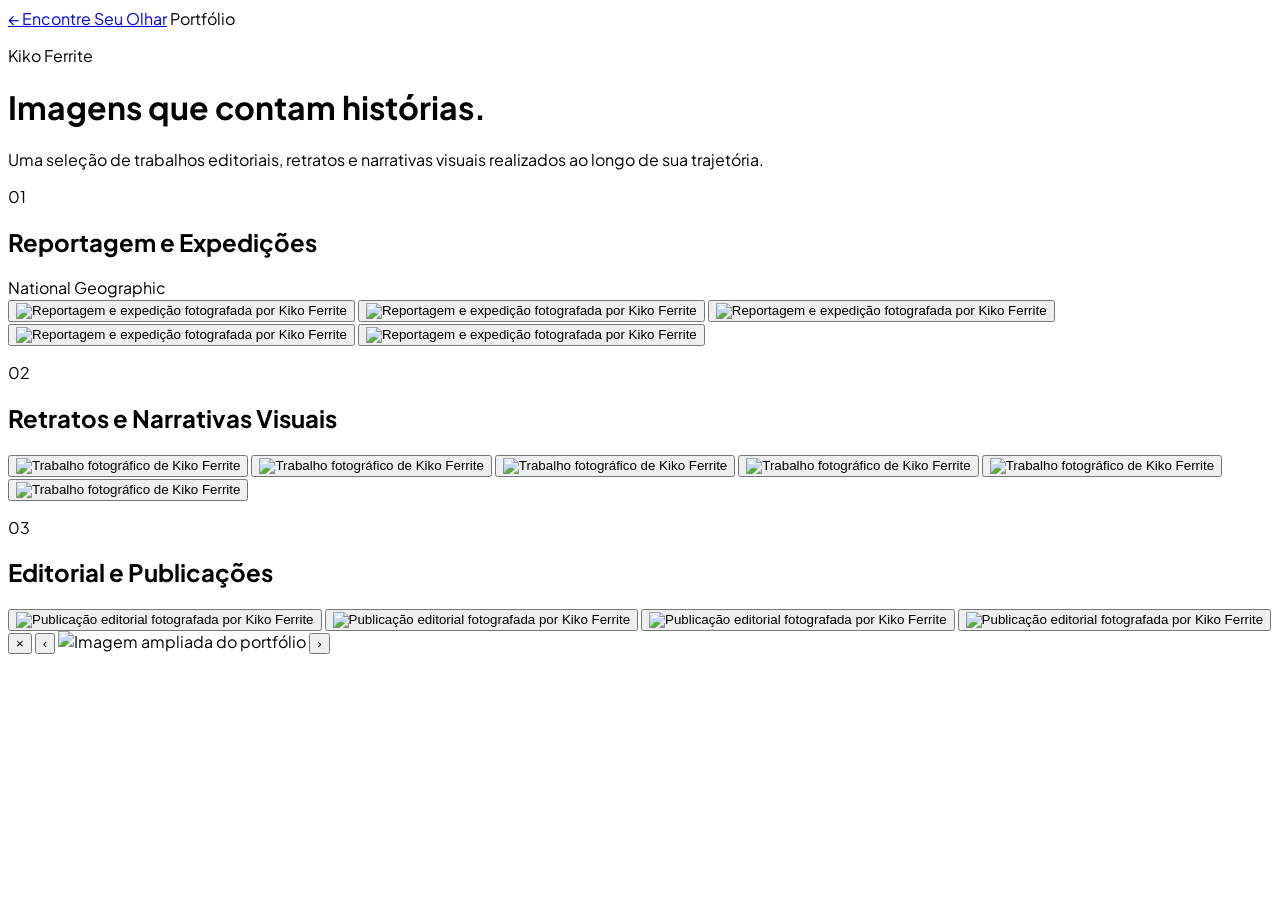
==== portfolio.html @ fb7ca767 "Atualiza nome do projeto no portfolio" ====
<!doctype html>
<html lang="pt-BR">
<head>
  <meta charset="utf-8">
  <meta name="viewport" content="width=device-width,initial-scale=1">
  <title>Portfólio | Kiko Ferrite</title>

  <script src="https://cdn.tailwindcss.com"></script>

  <link rel="preconnect" href="https://fonts.googleapis.com">
  <link rel="preconnect" href="https://fonts.gstatic.com" crossorigin>
  <link href="https://fonts.googleapis.com/css2?family=Plus+Jakarta+Sans:wght@400;500;600;700;800&display=swap" rel="stylesheet">

  <style>
    body { font-family: 'Plus Jakarta Sans', sans-serif; }
    .thumb { cursor: zoom-in; }
    .thumb img { transition: transform .35s ease; }
    .thumb:hover img { transform: scale(1.025); }
  </style>
</head>

<body class="bg-stone-950 text-stone-100">

  <header class="sticky top-0 z-30 border-b border-stone-800 bg-stone-950/90 backdrop-blur">
    <div class="mx-auto flex max-w-7xl items-center justify-between px-6 py-5">
      <a href="./" class="text-sm font-bold uppercase tracking-widest text-stone-200">← Encontre Seu Olhar</a>
      <span class="text-xs font-semibold uppercase tracking-widest text-amber-400">Portfólio</span>
    </div>
  </header>

  <main class="mx-auto max-w-7xl px-6 py-16 md:py-24">
    <div class="mb-16 max-w-3xl">
      <p class="mb-4 text-xs font-semibold uppercase tracking-widest text-amber-500">Kiko Ferrite</p>
      <h1 class="text-4xl font-extrabold tracking-tight text-white md:text-6xl">Imagens que contam histórias.</h1>
      <p class="mt-6 text-lg leading-relaxed text-stone-400">Uma seleção de trabalhos editoriais, retratos e narrativas visuais realizados ao longo de sua trajetória.</p>
    </div>

    <section class="mb-20">
      <div class="mb-7 flex items-end justify-between gap-4">
        <div>
          <p class="text-xs font-semibold uppercase tracking-widest text-amber-500">01</p>
          <h2 class="mt-2 text-2xl font-bold text-white">Reportagem e Expedições</h2>
        </div>
        <span class="text-sm text-stone-500">National Geographic</span>
      </div>
      <div class="grid grid-cols-1 gap-4 sm:grid-cols-2 lg:grid-cols-3">
        <button type="button" class="thumb flex h-80 items-center justify-center overflow-hidden rounded-2xl bg-stone-900 p-3" data-full="national-geographic-01.jpg" aria-label="Ampliar foto 1"><img class="h-full w-full object-contain" src="national-geographic-01.jpg" alt="Reportagem e expedição fotografada por Kiko Ferrite"></button>
        <button type="button" class="thumb flex h-80 items-center justify-center overflow-hidden rounded-2xl bg-stone-900 p-3" data-full="national-geographic-02.jpg" aria-label="Ampliar foto 2"><img class="h-full w-full object-contain" src="national-geographic-02.jpg" alt="Reportagem e expedição fotografada por Kiko Ferrite"></button>
        <button type="button" class="thumb flex h-80 items-center justify-center overflow-hidden rounded-2xl bg-stone-900 p-3" data-full="national-geographic-03.jpg" aria-label="Ampliar foto 3"><img class="h-full w-full object-contain" src="national-geographic-03.jpg" alt="Reportagem e expedição fotografada por Kiko Ferrite"></button>
        <button type="button" class="thumb flex h-80 items-center justify-center overflow-hidden rounded-2xl bg-stone-900 p-3" data-full="national-geographic-04.jpg" aria-label="Ampliar foto 4"><img class="h-full w-full object-contain" src="national-geographic-04.jpg" alt="Reportagem e expedição fotografada por Kiko Ferrite"></button>
        <button type="button" class="thumb flex h-80 items-center justify-center overflow-hidden rounded-2xl bg-stone-900 p-3 sm:col-span-2 lg:col-span-2" data-full="national-geographic-05.jpg" aria-label="Ampliar foto 5"><img class="h-full w-full object-contain" src="national-geographic-05.jpg" alt="Reportagem e expedição fotografada por Kiko Ferrite"></button>
      </div>
    </section>

    <section class="mb-20">
      <div class="mb-7">
        <p class="text-xs font-semibold uppercase tracking-widest text-amber-500">02</p>
        <h2 class="mt-2 text-2xl font-bold text-white">Retratos e Narrativas Visuais</h2>
      </div>
      <div class="grid grid-cols-1 gap-4 sm:grid-cols-2 lg:grid-cols-3">
        <button type="button" class="thumb flex h-80 items-center justify-center overflow-hidden rounded-2xl bg-stone-900 p-3" data-full="portfolio-fotografico-01.jpg" aria-label="Ampliar foto 6"><img class="h-full w-full object-contain" src="portfolio-fotografico-01.jpg" alt="Trabalho fotográfico de Kiko Ferrite"></button>
        <button type="button" class="thumb flex h-80 items-center justify-center overflow-hidden rounded-2xl bg-stone-900 p-3" data-full="portfolio-fotografico-02.jpg" aria-label="Ampliar foto 7"><img class="h-full w-full object-contain" src="portfolio-fotografico-02.jpg" alt="Trabalho fotográfico de Kiko Ferrite"></button>
        <button type="button" class="thumb flex h-80 items-center justify-center overflow-hidden rounded-2xl bg-stone-900 p-3" data-full="portfolio-fotografico-03.jpg" aria-label="Ampliar foto 8"><img class="h-full w-full object-contain" src="portfolio-fotografico-03.jpg" alt="Trabalho fotográfico de Kiko Ferrite"></button>
        <button type="button" class="thumb flex h-80 items-center justify-center overflow-hidden rounded-2xl bg-stone-900 p-3" data-full="portfolio-fotografico-04.jpg" aria-label="Ampliar foto 9"><img class="h-full w-full object-contain" src="portfolio-fotografico-04.jpg" alt="Trabalho fotográfico de Kiko Ferrite"></button>
        <button type="button" class="thumb flex h-80 items-center justify-center overflow-hidden rounded-2xl bg-stone-900 p-3" data-full="portfolio-fotografico-05.jpg" aria-label="Ampliar foto 10"><img class="h-full w-full object-contain" src="portfolio-fotografico-05.jpg" alt="Trabalho fotográfico de Kiko Ferrite"></button>
        <button type="button" class="thumb flex h-80 items-center justify-center overflow-hidden rounded-2xl bg-stone-900 p-3" data-full="portfolio-fotografico-06.jpg" aria-label="Ampliar foto 11"><img class="h-full w-full object-contain" src="portfolio-fotografico-06.jpg" alt="Trabalho fotográfico de Kiko Ferrite"></button>
      </div>
    </section>

    <section>
      <div class="mb-7">
        <p class="text-xs font-semibold uppercase tracking-widest text-amber-500">03</p>
        <h2 class="mt-2 text-2xl font-bold text-white">Editorial e Publicações</h2>
      </div>
      <div class="grid grid-cols-1 gap-4 sm:grid-cols-2 lg:grid-cols-4">
        <button type="button" class="thumb flex h-[30rem] items-center justify-center overflow-hidden rounded-2xl bg-stone-900 p-3" data-full="revista-gol-01.jpg" aria-label="Ampliar foto 12"><img class="h-full w-full object-contain" src="revista-gol-01.jpg" alt="Publicação editorial fotografada por Kiko Ferrite"></button>
        <button type="button" class="thumb flex h-[30rem] items-center justify-center overflow-hidden rounded-2xl bg-stone-900 p-3" data-full="revista-gol-02.jpg" aria-label="Ampliar foto 13"><img class="h-full w-full object-contain" src="revista-gol-02.jpg" alt="Publicação editorial fotografada por Kiko Ferrite"></button>
        <button type="button" class="thumb flex h-[30rem] items-center justify-center overflow-hidden rounded-2xl bg-stone-900 p-3" data-full="revista-gol-03.jpg" aria-label="Ampliar foto 14"><img class="h-full w-full object-contain" src="revista-gol-03.jpg" alt="Publicação editorial fotografada por Kiko Ferrite"></button>
        <button type="button" class="thumb flex h-[30rem] items-center justify-center overflow-hidden rounded-2xl bg-stone-900 p-3" data-full="revista-gol-04.jpg" aria-label="Ampliar foto 15"><img class="h-full w-full object-contain" src="revista-gol-04.jpg" alt="Publicação editorial fotografada por Kiko Ferrite"></button>
      </div>
    </section>
  </main>

  <div id="lightbox" class="fixed inset-0 z-50 hidden items-center justify-center bg-black/95 p-4 sm:p-8" role="dialog" aria-modal="true" aria-label="Imagem ampliada">
    <button type="button" id="close" class="absolute right-4 top-3 z-10 flex h-12 w-12 items-center justify-center rounded-full bg-white/10 text-3xl text-white hover:bg-white/20" aria-label="Fechar">×</button>
    <button type="button" id="prev" class="absolute left-3 top-1/2 z-10 -translate-y-1/2 rounded-full bg-white/10 px-4 py-3 text-3xl text-white hover:bg-white/20" aria-label="Imagem anterior">‹</button>
    <img id="large" class="max-h-[88vh] max-w-[86vw] select-none rounded-lg object-contain" alt="Imagem ampliada do portfólio">
    <button type="button" id="next" class="absolute right-3 top-1/2 z-10 -translate-y-1/2 rounded-full bg-white/10 px-4 py-3 text-3xl text-white hover:bg-white/20" aria-label="Próxima imagem">›</button>
    <div id="counter" class="absolute bottom-5 rounded-full bg-white/10 px-4 py-2 text-xs font-semibold text-white"></div>
  </div>

  <script>
    document.addEventListener('DOMContentLoaded', function () {
      const thumbnails = Array.from(document.querySelectorAll('.thumb[data-full]'));
      const box = document.getElementById('lightbox');
      const large = document.getElementById('large');
      const counter = document.getElementById('counter');
      const closeButton = document.getElementById('close');
      const previousButton = document.getElementById('prev');
      const nextButton = document.getElementById('next');
      let active = 0;
      let startX = 0;

      function show(index) {
        active = (index + thumbnails.length) % thumbnails.length;
        const thumbnail = thumbnails[active];
        const image = thumbnail.querySelector('img');
        large.src = thumbnail.getAttribute('data-full');
        large.alt = image ? image.alt : 'Imagem ampliada do portfólio';
        counter.textContent = (active + 1) + ' / ' + thumbnails.length;
      }

      function openLightbox(index) {
        show(index);
        box.classList.remove('hidden');
        box.classList.add('flex');
        document.body.classList.add('overflow-hidden');
      }

      function closeLightbox() {
        box.classList.add('hidden');
        box.classList.remove('flex');
        large.removeAttribute('src');
        document.body.classList.remove('overflow-hidden');
      }

      thumbnails.forEach(function (thumbnail, index) {
        thumbnail.addEventListener('click', function () {
          openLightbox(index);
        });
      });

      closeButton.addEventListener('click', closeLightbox);
      previousButton.addEventListener('click', function () {
        show(active - 1);
      });
      nextButton.addEventListener('click', function () {
        show(active + 1);
      });

      document.addEventListener('keydown', function (event) {
        if (box.classList.contains('hidden')) return;
        if (event.key === 'Escape') closeLightbox();
        if (event.key === 'ArrowLeft') show(active - 1);
        if (event.key === 'ArrowRight') show(active + 1);
      });

      box.addEventListener('click', function (event) {
        if (event.target === box) closeLightbox();
      });

      box.addEventListener('touchstart', function (event) {
        startX = event.changedTouches[0].clientX;
      });

      box.addEventListener('touchend', function (event) {
        const endX = event.changedTouches[0].clientX;
        const difference = endX - startX;
        if (Math.abs(difference) > 50) {
          if (difference > 0) show(active - 1);
          else show(active + 1);
        }
      });
    });
  </script>
</body>
</html>
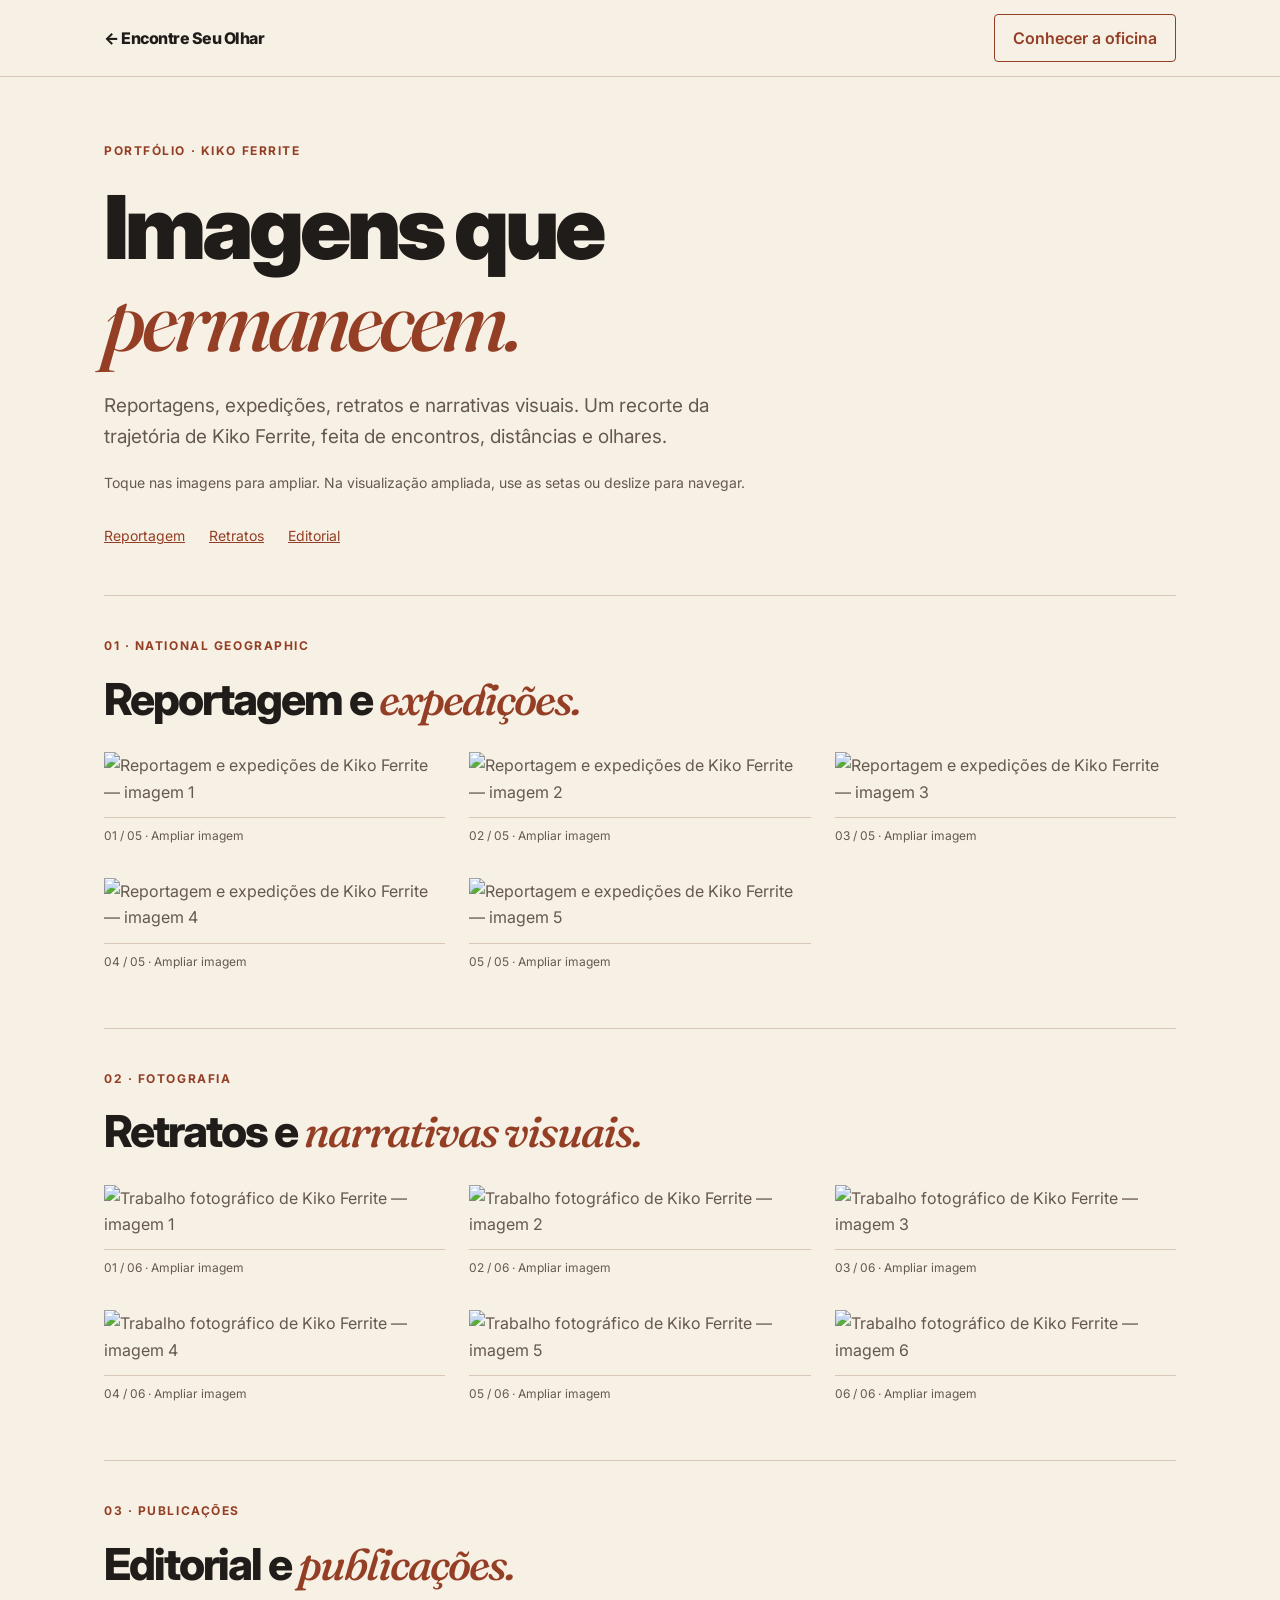
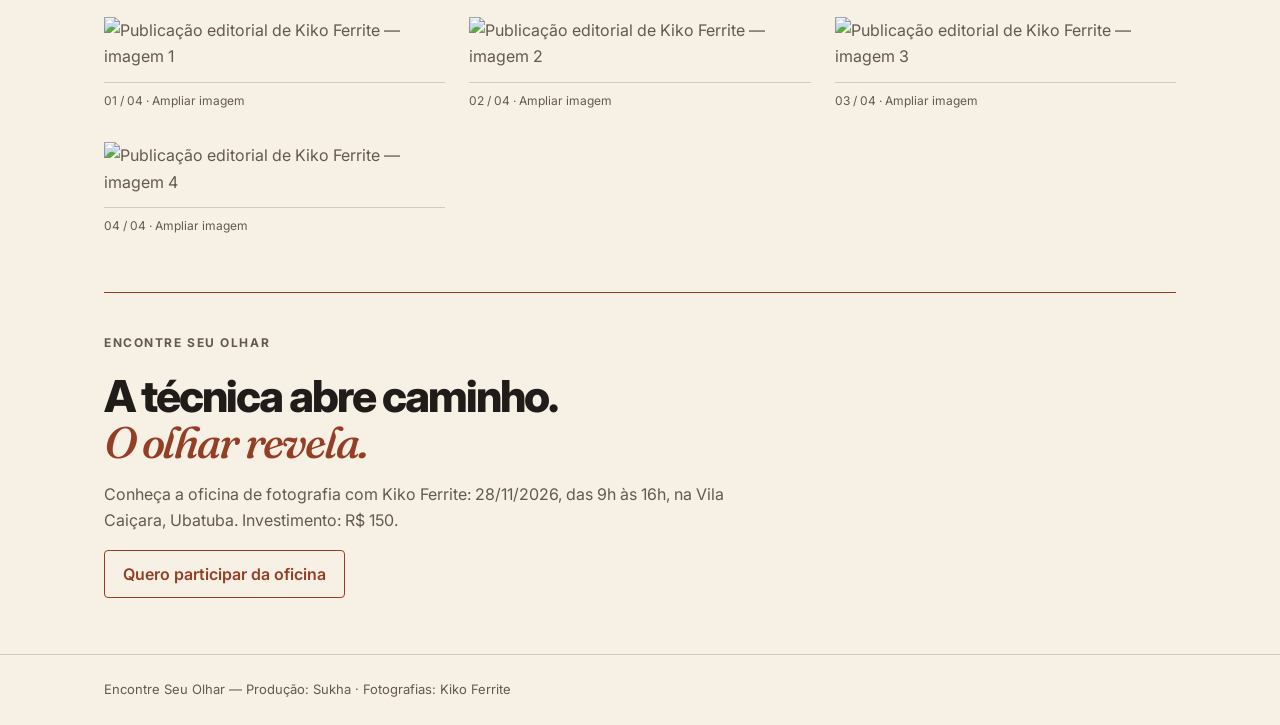
==== commit bf837996: "Alinha portfolio ao estilo editorial creme e terracota" ====
--- a/portfolio.html
+++ b/portfolio.html
@@ -1,167 +1,40 @@
 <!doctype html>
 <html lang="pt-BR">
 <head>
-  <meta charset="utf-8">
-  <meta name="viewport" content="width=device-width,initial-scale=1">
-  <title>Portfólio | Kiko Ferrite</title>
-
-  <script src="https://cdn.tailwindcss.com"></script>
-
-  <link rel="preconnect" href="https://fonts.googleapis.com">
-  <link rel="preconnect" href="https://fonts.gstatic.com" crossorigin>
-  <link href="https://fonts.googleapis.com/css2?family=Plus+Jakarta+Sans:wght@400;500;600;700;800&display=swap" rel="stylesheet">
-
-  <style>
-    body { font-family: 'Plus Jakarta Sans', sans-serif; }
-    .thumb { cursor: zoom-in; }
-    .thumb img { transition: transform .35s ease; }
-    .thumb:hover img { transform: scale(1.025); }
-  </style>
-</head>
-
-<body class="bg-stone-950 text-stone-100">
-
-  <header class="sticky top-0 z-30 border-b border-stone-800 bg-stone-950/90 backdrop-blur">
-    <div class="mx-auto flex max-w-7xl items-center justify-between px-6 py-5">
-      <a href="./" class="text-sm font-bold uppercase tracking-widest text-stone-200">← Encontre Seu Olhar</a>
-      <span class="text-xs font-semibold uppercase tracking-widest text-amber-400">Portfólio</span>
-    </div>
-  </header>
-
-  <main class="mx-auto max-w-7xl px-6 py-16 md:py-24">
-    <div class="mb-16 max-w-3xl">
-      <p class="mb-4 text-xs font-semibold uppercase tracking-widest text-amber-500">Kiko Ferrite</p>
-      <h1 class="text-4xl font-extrabold tracking-tight text-white md:text-6xl">Imagens que contam histórias.</h1>
-      <p class="mt-6 text-lg leading-relaxed text-stone-400">Uma seleção de trabalhos editoriais, retratos e narrativas visuais realizados ao longo de sua trajetória.</p>
-    </div>
-
-    <section class="mb-20">
-      <div class="mb-7 flex items-end justify-between gap-4">
-        <div>
-          <p class="text-xs font-semibold uppercase tracking-widest text-amber-500">01</p>
-          <h2 class="mt-2 text-2xl font-bold text-white">Reportagem e Expedições</h2>
-        </div>
-        <span class="text-sm text-stone-500">National Geographic</span>
-      </div>
-      <div class="grid grid-cols-1 gap-4 sm:grid-cols-2 lg:grid-cols-3">
-        <button type="button" class="thumb flex h-80 items-center justify-center overflow-hidden rounded-2xl bg-stone-900 p-3" data-full="national-geographic-01.jpg" aria-label="Ampliar foto 1"><img class="h-full w-full object-contain" src="national-geographic-01.jpg" alt="Reportagem e expedição fotografada por Kiko Ferrite"></button>
-        <button type="button" class="thumb flex h-80 items-center justify-center overflow-hidden rounded-2xl bg-stone-900 p-3" data-full="national-geographic-02.jpg" aria-label="Ampliar foto 2"><img class="h-full w-full object-contain" src="national-geographic-02.jpg" alt="Reportagem e expedição fotografada por Kiko Ferrite"></button>
-        <button type="button" class="thumb flex h-80 items-center justify-center overflow-hidden rounded-2xl bg-stone-900 p-3" data-full="national-geographic-03.jpg" aria-label="Ampliar foto 3"><img class="h-full w-full object-contain" src="national-geographic-03.jpg" alt="Reportagem e expedição fotografada por Kiko Ferrite"></button>
-        <button type="button" class="thumb flex h-80 items-center justify-center overflow-hidden rounded-2xl bg-stone-900 p-3" data-full="national-geographic-04.jpg" aria-label="Ampliar foto 4"><img class="h-full w-full object-contain" src="national-geographic-04.jpg" alt="Reportagem e expedição fotografada por Kiko Ferrite"></button>
-        <button type="button" class="thumb flex h-80 items-center justify-center overflow-hidden rounded-2xl bg-stone-900 p-3 sm:col-span-2 lg:col-span-2" data-full="national-geographic-05.jpg" aria-label="Ampliar foto 5"><img class="h-full w-full object-contain" src="national-geographic-05.jpg" alt="Reportagem e expedição fotografada por Kiko Ferrite"></button>
-      </div>
-    </section>
-
-    <section class="mb-20">
-      <div class="mb-7">
-        <p class="text-xs font-semibold uppercase tracking-widest text-amber-500">02</p>
-        <h2 class="mt-2 text-2xl font-bold text-white">Retratos e Narrativas Visuais</h2>
-      </div>
-      <div class="grid grid-cols-1 gap-4 sm:grid-cols-2 lg:grid-cols-3">
-        <button type="button" class="thumb flex h-80 items-center justify-center overflow-hidden rounded-2xl bg-stone-900 p-3" data-full="portfolio-fotografico-01.jpg" aria-label="Ampliar foto 6"><img class="h-full w-full object-contain" src="portfolio-fotografico-01.jpg" alt="Trabalho fotográfico de Kiko Ferrite"></button>
-        <button type="button" class="thumb flex h-80 items-center justify-center overflow-hidden rounded-2xl bg-stone-900 p-3" data-full="portfolio-fotografico-02.jpg" aria-label="Ampliar foto 7"><img class="h-full w-full object-contain" src="portfolio-fotografico-02.jpg" alt="Trabalho fotográfico de Kiko Ferrite"></button>
-        <button type="button" class="thumb flex h-80 items-center justify-center overflow-hidden rounded-2xl bg-stone-900 p-3" data-full="portfolio-fotografico-03.jpg" aria-label="Ampliar foto 8"><img class="h-full w-full object-contain" src="portfolio-fotografico-03.jpg" alt="Trabalho fotográfico de Kiko Ferrite"></button>
-        <button type="button" class="thumb flex h-80 items-center justify-center overflow-hidden rounded-2xl bg-stone-900 p-3" data-full="portfolio-fotografico-04.jpg" aria-label="Ampliar foto 9"><img class="h-full w-full object-contain" src="portfolio-fotografico-04.jpg" alt="Trabalho fotográfico de Kiko Ferrite"></button>
-        <button type="button" class="thumb flex h-80 items-center justify-center overflow-hidden rounded-2xl bg-stone-900 p-3" data-full="portfolio-fotografico-05.jpg" aria-label="Ampliar foto 10"><img class="h-full w-full object-contain" src="portfolio-fotografico-05.jpg" alt="Trabalho fotográfico de Kiko Ferrite"></button>
-        <button type="button" class="thumb flex h-80 items-center justify-center overflow-hidden rounded-2xl bg-stone-900 p-3" data-full="portfolio-fotografico-06.jpg" aria-label="Ampliar foto 11"><img class="h-full w-full object-contain" src="portfolio-fotografico-06.jpg" alt="Trabalho fotográfico de Kiko Ferrite"></button>
-      </div>
-    </section>
-
-    <section>
-      <div class="mb-7">
-        <p class="text-xs font-semibold uppercase tracking-widest text-amber-500">03</p>
-        <h2 class="mt-2 text-2xl font-bold text-white">Editorial e Publicações</h2>
-      </div>
-      <div class="grid grid-cols-1 gap-4 sm:grid-cols-2 lg:grid-cols-4">
-        <button type="button" class="thumb flex h-[30rem] items-center justify-center overflow-hidden rounded-2xl bg-stone-900 p-3" data-full="revista-gol-01.jpg" aria-label="Ampliar foto 12"><img class="h-full w-full object-contain" src="revista-gol-01.jpg" alt="Publicação editorial fotografada por Kiko Ferrite"></button>
-        <button type="button" class="thumb flex h-[30rem] items-center justify-center overflow-hidden rounded-2xl bg-stone-900 p-3" data-full="revista-gol-02.jpg" aria-label="Ampliar foto 13"><img class="h-full w-full object-contain" src="revista-gol-02.jpg" alt="Publicação editorial fotografada por Kiko Ferrite"></button>
-        <button type="button" class="thumb flex h-[30rem] items-center justify-center overflow-hidden rounded-2xl bg-stone-900 p-3" data-full="revista-gol-03.jpg" aria-label="Ampliar foto 14"><img class="h-full w-full object-contain" src="revista-gol-03.jpg" alt="Publicação editorial fotografada por Kiko Ferrite"></button>
-        <button type="button" class="thumb flex h-[30rem] items-center justify-center overflow-hidden rounded-2xl bg-stone-900 p-3" data-full="revista-gol-04.jpg" aria-label="Ampliar foto 15"><img class="h-full w-full object-contain" src="revista-gol-04.jpg" alt="Publicação editorial fotografada por Kiko Ferrite"></button>
-      </div>
-    </section>
-  </main>
-
-  <div id="lightbox" class="fixed inset-0 z-50 hidden items-center justify-center bg-black/95 p-4 sm:p-8" role="dialog" aria-modal="true" aria-label="Imagem ampliada">
-    <button type="button" id="close" class="absolute right-4 top-3 z-10 flex h-12 w-12 items-center justify-center rounded-full bg-white/10 text-3xl text-white hover:bg-white/20" aria-label="Fechar">×</button>
-    <button type="button" id="prev" class="absolute left-3 top-1/2 z-10 -translate-y-1/2 rounded-full bg-white/10 px-4 py-3 text-3xl text-white hover:bg-white/20" aria-label="Imagem anterior">‹</button>
-    <img id="large" class="max-h-[88vh] max-w-[86vw] select-none rounded-lg object-contain" alt="Imagem ampliada do portfólio">
-    <button type="button" id="next" class="absolute right-3 top-1/2 z-10 -translate-y-1/2 rounded-full bg-white/10 px-4 py-3 text-3xl text-white hover:bg-white/20" aria-label="Próxima imagem">›</button>
-    <div id="counter" class="absolute bottom-5 rounded-full bg-white/10 px-4 py-2 text-xs font-semibold text-white"></div>
-  </div>
-
-  <script>
-    document.addEventListener('DOMContentLoaded', function () {
-      const thumbnails = Array.from(document.querySelectorAll('.thumb[data-full]'));
-      const box = document.getElementById('lightbox');
-      const large = document.getElementById('large');
-      const counter = document.getElementById('counter');
-      const closeButton = document.getElementById('close');
-      const previousButton = document.getElementById('prev');
-      const nextButton = document.getElementById('next');
-      let active = 0;
-      let startX = 0;
-
-      function show(index) {
-        active = (index + thumbnails.length) % thumbnails.length;
-        const thumbnail = thumbnails[active];
-        const image = thumbnail.querySelector('img');
-        large.src = thumbnail.getAttribute('data-full');
-        large.alt = image ? image.alt : 'Imagem ampliada do portfólio';
-        counter.textContent = (active + 1) + ' / ' + thumbnails.length;
-      }
-
-      function openLightbox(index) {
-        show(index);
-        box.classList.remove('hidden');
-        box.classList.add('flex');
-        document.body.classList.add('overflow-hidden');
-      }
-
-      function closeLightbox() {
-        box.classList.add('hidden');
-        box.classList.remove('flex');
-        large.removeAttribute('src');
-        document.body.classList.remove('overflow-hidden');
-      }
-
-      thumbnails.forEach(function (thumbnail, index) {
-        thumbnail.addEventListener('click', function () {
-          openLightbox(index);
-        });
-      });
-
-      closeButton.addEventListener('click', closeLightbox);
-      previousButton.addEventListener('click', function () {
-        show(active - 1);
-      });
-      nextButton.addEventListener('click', function () {
-        show(active + 1);
-      });
-
-      document.addEventListener('keydown', function (event) {
-        if (box.classList.contains('hidden')) return;
-        if (event.key === 'Escape') closeLightbox();
-        if (event.key === 'ArrowLeft') show(active - 1);
-        if (event.key === 'ArrowRight') show(active + 1);
-      });
-
-      box.addEventListener('click', function (event) {
-        if (event.target === box) closeLightbox();
-      });
-
-      box.addEventListener('touchstart', function (event) {
-        startX = event.changedTouches[0].clientX;
-      });
-
-      box.addEventListener('touchend', function (event) {
-        const endX = event.changedTouches[0].clientX;
-        const difference = endX - startX;
-        if (Math.abs(difference) > 50) {
-          if (difference > 0) show(active - 1);
-          else show(active + 1);
-        }
-      });
-    });
-  </script>
-</body>
-</html>+<meta charset="utf-8"><meta name="viewport" content="width=device-width,initial-scale=1">
+<title>Portfólio de Kiko Ferrite | Encontre Seu Olhar</title>
+<meta name="description" content="Reportagens, retratos e trabalhos editoriais de Kiko Ferrite. Conheça o portfólio do fotógrafo que conduz a oficina Encontre Seu Olhar.">
+<link rel="preconnect" href="https://fonts.googleapis.com"><link rel="preconnect" href="https://fonts.gstatic.com" crossorigin>
+<link href="https://fonts.googleapis.com/css2?family=Inter:wght@400;500;600;700;800;900&family=Fraunces:ital,wght@1,500&display=swap" rel="stylesheet">
+<style>
+:root{--paper:#f7f0e5;--ink:#201c19;--muted:#65594f;--accent:#943f25;--line:#d9c7b7}*{box-sizing:border-box}html{scroll-behavior:smooth;scroll-padding-top:100px}body{margin:0;background:var(--paper);color:var(--ink);font:400 16px/1.65 Inter,Arial,sans-serif}a{color:inherit}button{font:inherit}img{display:block;max-width:100%}h1,h2,p{margin-top:0}h1,h2{letter-spacing:-.045em;line-height:1.05}em{font-family:Fraunces,Georgia,serif;color:var(--accent);font-weight:500}.container{max-width:1120px;padding-inline:24px;margin:auto}header{position:sticky;top:0;z-index:10;background:var(--paper);border-bottom:1px solid var(--line)}.nav{display:flex;align-items:center;justify-content:space-between;gap:16px;min-height:76px;flex-wrap:wrap;padding-block:12px}.brand{font-weight:800;text-decoration:none;letter-spacing:-.03em}.button{display:inline-flex;align-items:center;justify-content:center;min-height:46px;padding:10px 18px;border:1px solid var(--accent);border-radius:4px;color:var(--accent);text-decoration:none;background:transparent;font-weight:600}.button:hover{background:#eadbca}.intro{padding-block:64px 48px}.eyebrow{font-size:12px;letter-spacing:.13em;text-transform:uppercase;color:var(--accent);font-weight:700;margin-bottom:20px}h1{font-size:clamp(48px,8vw,88px);font-weight:900;margin-bottom:24px}h1 em{display:block}.lead{max-width:650px;color:var(--muted);font-size:19px}.index{display:flex;flex-wrap:wrap;gap:12px 24px;margin-top:30px;font-size:14px;color:var(--accent)}section.gallery{padding-block:40px 56px;border-top:1px solid var(--line)}h2{font-size:clamp(28px,4vw,44px);font-weight:800;margin-bottom:16px}.note{color:var(--muted);font-size:14px}.grid{display:grid;grid-template-columns:repeat(3,minmax(0,1fr));gap:32px 24px;margin-top:30px}.thumb{display:flex;flex-direction:column;justify-content:flex-start;align-items:stretch;gap:12px;width:100%;padding:0;border:0;background:transparent;color:var(--muted);text-align:left;cursor:zoom-in}.thumb img{width:100%;height:auto}.thumb span{font-size:12px;border-top:1px solid var(--line);padding-top:8px}.thumb:hover span{color:var(--accent)}a:focus-visible,button:focus-visible{outline:3px solid var(--accent);outline-offset:5px}.skip{position:absolute;top:-100px;left:16px;padding:12px;background:var(--paper);z-index:30}.skip:focus{top:8px}.closing{padding-block:40px 56px;border-top:1px solid var(--accent)}.closing p{max-width:620px;color:var(--muted)}footer{border-top:1px solid var(--line);padding-block:24px;font-size:13px;color:var(--muted)}dialog{position:fixed;inset:0;width:100%;height:100%;max-width:none;max-height:none;margin:0;padding:0;border:0;background:var(--paper);color:var(--ink)}dialog::backdrop{background:var(--paper)}.viewer{height:100%;height:100dvh;display:grid;grid-template-rows:auto minmax(0,1fr) auto;padding:16px 24px;gap:12px}.viewer-top,.viewer-bottom{display:flex;align-items:center;justify-content:space-between;gap:12px;flex-wrap:wrap}.viewer-image{display:flex;align-items:center;justify-content:center;min-height:0;overflow:hidden}.viewer-image img{max-width:100%;max-height:100%;width:auto;height:auto;object-fit:contain}.controls{display:flex;gap:12px}.viewer button{cursor:pointer}.counter{font-size:14px;color:var(--muted)}.sr-only{position:absolute;width:1px;height:1px;padding:0;margin:-1px;overflow:hidden;clip:rect(0,0,0,0);white-space:nowrap;border:0}
+@media(max-width:800px){.grid{grid-template-columns:repeat(2,minmax(0,1fr))}}
+@media(max-width:560px){.container{padding-inline:20px}.intro{padding-block:36px}.grid{grid-template-columns:1fr;gap:28px}.brand{font-size:15px}.nav .button{font-size:13px;padding-inline:12px}section.gallery{padding-block:32px 40px}.viewer{padding:12px;gap:8px}.viewer button{padding:10px 12px;font-size:14px}}
+@media(prefers-reduced-motion:reduce){html{scroll-behavior:auto}}
+</style></head>
+<body>
+<a class="skip" href="#conteudo">Pular para o conteúdo</a>
+<header><div class="container nav"><a class="brand" href="./">← Encontre Seu Olhar</a><a class="button" href="./#inscricao">Conhecer a oficina</a></div></header>
+<main id="conteudo" class="container">
+<div class="intro"><p class="eyebrow">Portfólio · Kiko Ferrite</p><h1>Imagens que<em>permanecem.</em></h1><p class="lead">Reportagens, expedições, retratos e narrativas visuais. Um recorte da trajetória de Kiko Ferrite, feita de encontros, distâncias e olhares.</p><p class="note">Toque nas imagens para ampliar. Na visualização ampliada, use as setas ou deslize para navegar.</p><nav class="index" aria-label="Categorias do portfólio"><a href="#reportagem">Reportagem</a><a href="#retratos">Retratos</a><a href="#editorial">Editorial</a></nav></div>
+<section class="gallery" id="reportagem"><p class="eyebrow">01 · National Geographic</p><h2>Reportagem e <em>expedições.</em></h2><div class="grid" id="reportagem-grid"></div></section>
+<section class="gallery" id="retratos"><p class="eyebrow">02 · Fotografia</p><h2>Retratos e <em>narrativas visuais.</em></h2><div class="grid" id="retratos-grid"></div></section>
+<section class="gallery" id="editorial"><p class="eyebrow">03 · Publicações</p><h2>Editorial e <em>publicações.</em></h2><div class="grid" id="editorial-grid"></div></section>
+<noscript><p>Para usar a galeria interativa, ative o JavaScript. <a href="national-geographic-01.jpg">Ver uma imagem de reportagem</a>, <a href="portfolio-fotografico-01.jpg">ver um trabalho fotográfico</a> ou <a href="revista-gol-01.jpg">ver uma publicação editorial</a>.</p></noscript>
+<div class="closing"><p class="eyebrow">Encontre Seu Olhar</p><h2>A técnica abre caminho.<br><em>O olhar revela.</em></h2><p>Conheça a oficina de fotografia com Kiko Ferrite: 28/11/2026, das 9h às 16h, na Vila Caiçara, Ubatuba. Investimento: R$ 150.</p><a class="button" href="./#inscricao">Quero participar da oficina</a></div>
+</main>
+<footer><div class="container">Encontre Seu Olhar — Produção: Sukha · Fotografias: Kiko Ferrite</div></footer>
+<dialog id="lightbox" aria-labelledby="viewer-title"><div class="viewer"><div class="viewer-top"><span id="viewer-title">Portfólio de Kiko Ferrite</span><button class="button" id="close" type="button" autofocus>Fechar ×</button></div><div class="viewer-image" id="swipe-area"><img id="large" alt=""></div><div class="viewer-bottom"><span class="counter" id="counter" aria-live="polite"></span><div class="controls"><button class="button" id="prev" type="button" aria-label="Imagem anterior">← Anterior</button><button class="button" id="next" type="button" aria-label="Próxima imagem">Próxima →</button></div></div></div></dialog>
+<script>
+const groups=[{id:'reportagem-grid',prefix:'national-geographic',count:5,label:'Reportagem e expedições'},{id:'retratos-grid',prefix:'portfolio-fotografico',count:6,label:'Trabalho fotográfico'},{id:'editorial-grid',prefix:'revista-gol',count:4,label:'Publicação editorial'}];
+const items=[];
+groups.forEach(group=>{const grid=document.getElementById(group.id);for(let n=1;n<=group.count;n++){const src=group.prefix+'-'+String(n).padStart(2,'0')+'.jpg';const alt=group.label+' de Kiko Ferrite — imagem '+n;const button=document.createElement('button');button.type='button';button.className='thumb';button.setAttribute('aria-label','Ampliar: '+alt);const image=document.createElement('img');image.src=src;image.alt=alt;image.loading='lazy';image.decoding='async';const caption=document.createElement('span');caption.textContent=String(n).padStart(2,'0')+' / '+String(group.count).padStart(2,'0')+' · Ampliar imagem';button.append(image,caption);const index=items.length;items.push({src,alt,button});button.addEventListener('click',()=>openImage(index));grid.append(button);}});
+const box=document.getElementById('lightbox'),large=document.getElementById('large'),counter=document.getElementById('counter');let active=0,opener=null,startX=null,oldOverflow='';
+function show(index){active=(index+items.length)%items.length;large.src=items[active].src;large.alt=items[active].alt;counter.textContent=(active+1)+' de '+items.length;}
+function openImage(index){opener=items[index].button;oldOverflow=document.body.style.overflow;show(index);box.showModal();document.body.style.overflow='hidden';}
+document.getElementById('close').addEventListener('click',()=>box.close());
+box.addEventListener('close',()=>{document.body.style.overflow=oldOverflow;large.removeAttribute('src');if(opener)opener.focus();});
+document.getElementById('prev').addEventListener('click',()=>show(active-1));document.getElementById('next').addEventListener('click',()=>show(active+1));
+box.addEventListener('keydown',event=>{if(event.key==='ArrowLeft'){event.preventDefault();show(active-1);}if(event.key==='ArrowRight'){event.preventDefault();show(active+1);}});
+const swipe=document.getElementById('swipe-area');swipe.addEventListener('touchstart',event=>{startX=event.touches.length===1?event.touches[0].clientX:null;},{passive:true});swipe.addEventListener('touchend',event=>{if(startX===null)return;const difference=event.changedTouches[0].clientX-startX;if(Math.abs(difference)>60)show(active+(difference>0?-1:1));startX=null;},{passive:true});swipe.addEventListener('touchcancel',()=>{startX=null;});
+</script></body></html>
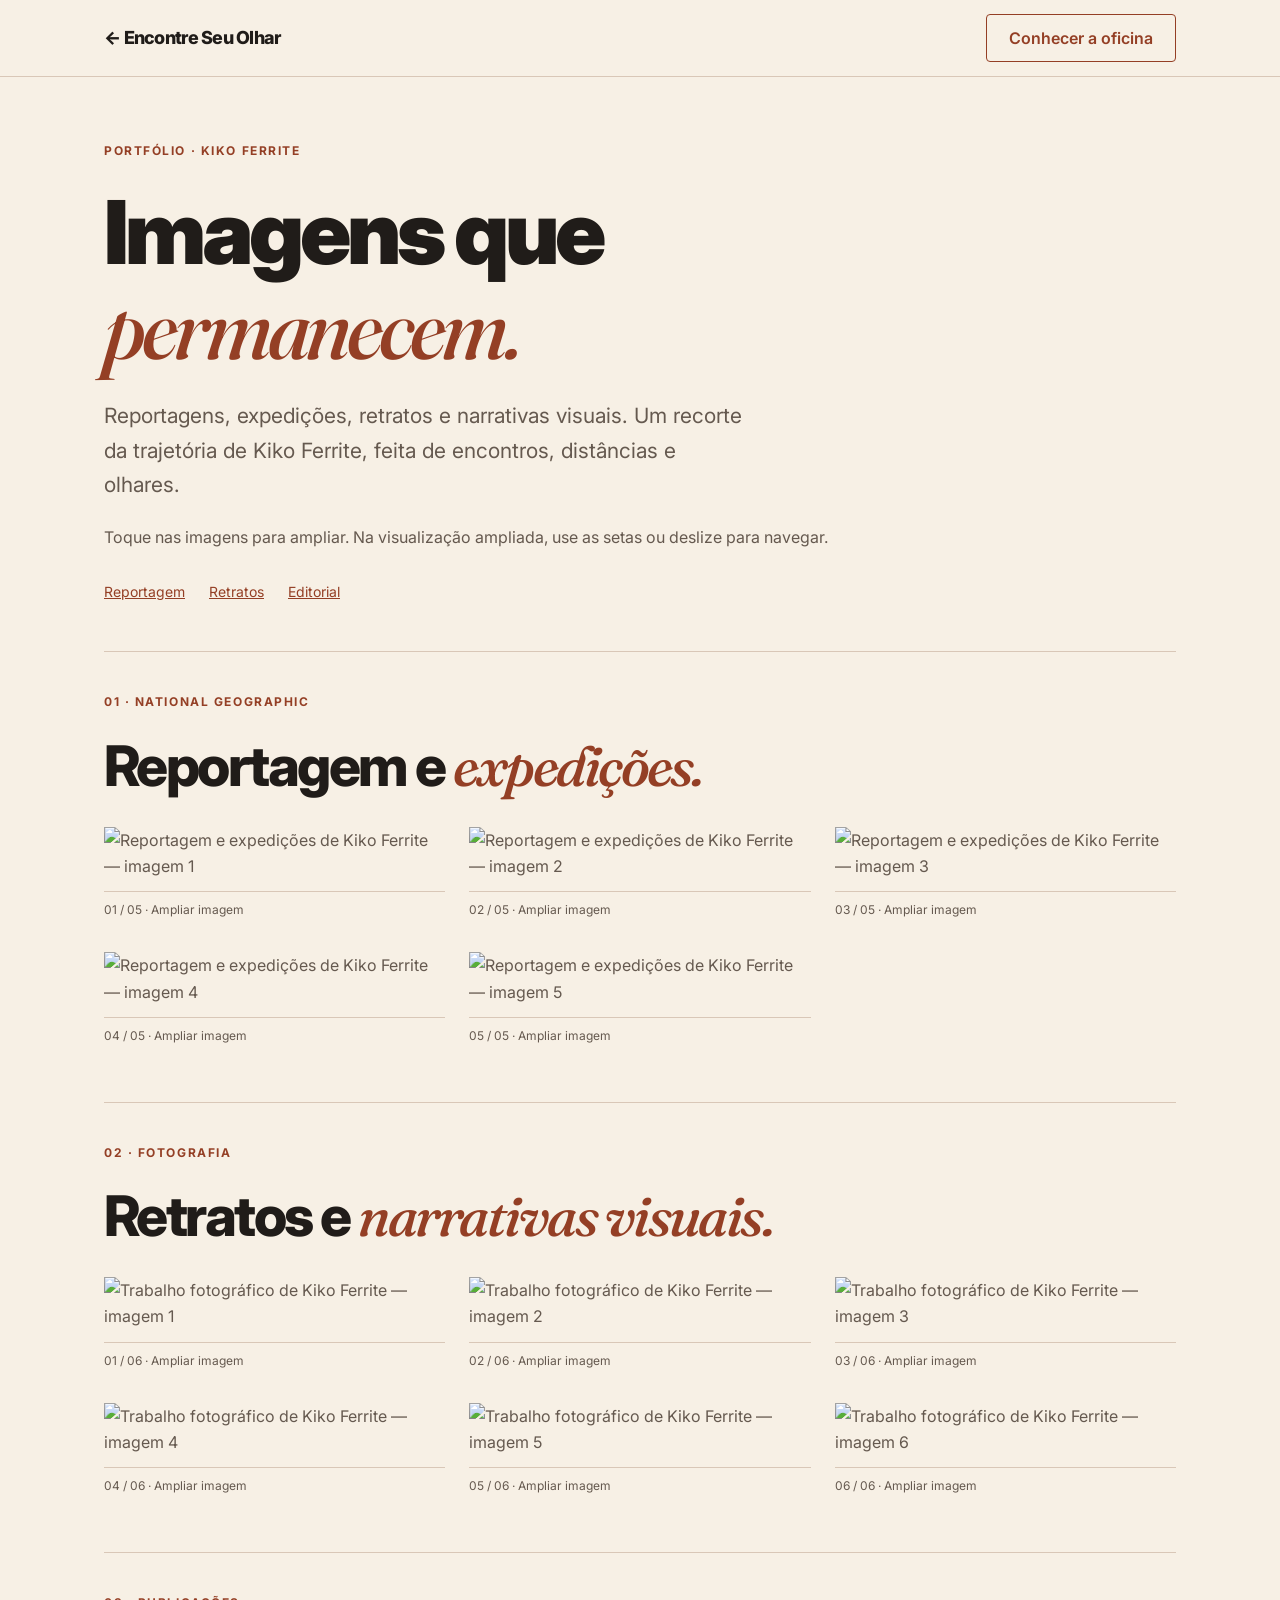
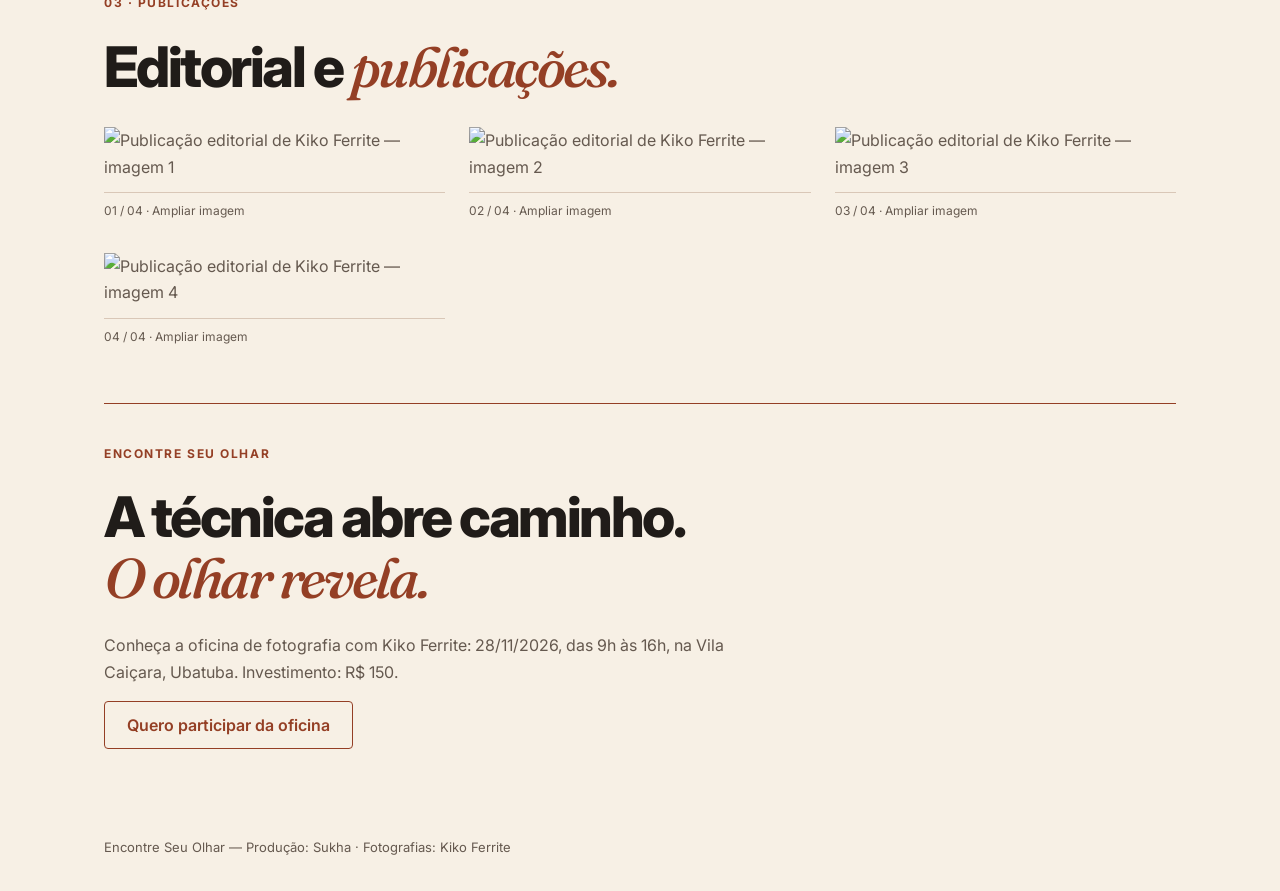
==== commit 7d1041de: "Corrige galeria progressiva e fechamento do menu mobile" ====
--- a/portfolio.html
+++ b/portfolio.html
@@ -1,40 +1,19 @@
-<!doctype html>
-<html lang="pt-BR">
-<head>
-<meta charset="utf-8"><meta name="viewport" content="width=device-width,initial-scale=1">
-<title>Portfólio de Kiko Ferrite | Encontre Seu Olhar</title>
-<meta name="description" content="Reportagens, retratos e trabalhos editoriais de Kiko Ferrite. Conheça o portfólio do fotógrafo que conduz a oficina Encontre Seu Olhar.">
-<link rel="preconnect" href="https://fonts.googleapis.com"><link rel="preconnect" href="https://fonts.gstatic.com" crossorigin>
-<link href="https://fonts.googleapis.com/css2?family=Inter:wght@400;500;600;700;800;900&family=Fraunces:ital,wght@1,500&display=swap" rel="stylesheet">
-<style>
-:root{--paper:#f7f0e5;--ink:#201c19;--muted:#65594f;--accent:#943f25;--line:#d9c7b7}*{box-sizing:border-box}html{scroll-behavior:smooth;scroll-padding-top:100px}body{margin:0;background:var(--paper);color:var(--ink);font:400 16px/1.65 Inter,Arial,sans-serif}a{color:inherit}button{font:inherit}img{display:block;max-width:100%}h1,h2,p{margin-top:0}h1,h2{letter-spacing:-.045em;line-height:1.05}em{font-family:Fraunces,Georgia,serif;color:var(--accent);font-weight:500}.container{max-width:1120px;padding-inline:24px;margin:auto}header{position:sticky;top:0;z-index:10;background:var(--paper);border-bottom:1px solid var(--line)}.nav{display:flex;align-items:center;justify-content:space-between;gap:16px;min-height:76px;flex-wrap:wrap;padding-block:12px}.brand{font-weight:800;text-decoration:none;letter-spacing:-.03em}.button{display:inline-flex;align-items:center;justify-content:center;min-height:46px;padding:10px 18px;border:1px solid var(--accent);border-radius:4px;color:var(--accent);text-decoration:none;background:transparent;font-weight:600}.button:hover{background:#eadbca}.intro{padding-block:64px 48px}.eyebrow{font-size:12px;letter-spacing:.13em;text-transform:uppercase;color:var(--accent);font-weight:700;margin-bottom:20px}h1{font-size:clamp(48px,8vw,88px);font-weight:900;margin-bottom:24px}h1 em{display:block}.lead{max-width:650px;color:var(--muted);font-size:19px}.index{display:flex;flex-wrap:wrap;gap:12px 24px;margin-top:30px;font-size:14px;color:var(--accent)}section.gallery{padding-block:40px 56px;border-top:1px solid var(--line)}h2{font-size:clamp(28px,4vw,44px);font-weight:800;margin-bottom:16px}.note{color:var(--muted);font-size:14px}.grid{display:grid;grid-template-columns:repeat(3,minmax(0,1fr));gap:32px 24px;margin-top:30px}.thumb{display:flex;flex-direction:column;justify-content:flex-start;align-items:stretch;gap:12px;width:100%;padding:0;border:0;background:transparent;color:var(--muted);text-align:left;cursor:zoom-in}.thumb img{width:100%;height:auto}.thumb span{font-size:12px;border-top:1px solid var(--line);padding-top:8px}.thumb:hover span{color:var(--accent)}a:focus-visible,button:focus-visible{outline:3px solid var(--accent);outline-offset:5px}.skip{position:absolute;top:-100px;left:16px;padding:12px;background:var(--paper);z-index:30}.skip:focus{top:8px}.closing{padding-block:40px 56px;border-top:1px solid var(--accent)}.closing p{max-width:620px;color:var(--muted)}footer{border-top:1px solid var(--line);padding-block:24px;font-size:13px;color:var(--muted)}dialog{position:fixed;inset:0;width:100%;height:100%;max-width:none;max-height:none;margin:0;padding:0;border:0;background:var(--paper);color:var(--ink)}dialog::backdrop{background:var(--paper)}.viewer{height:100%;height:100dvh;display:grid;grid-template-rows:auto minmax(0,1fr) auto;padding:16px 24px;gap:12px}.viewer-top,.viewer-bottom{display:flex;align-items:center;justify-content:space-between;gap:12px;flex-wrap:wrap}.viewer-image{display:flex;align-items:center;justify-content:center;min-height:0;overflow:hidden}.viewer-image img{max-width:100%;max-height:100%;width:auto;height:auto;object-fit:contain}.controls{display:flex;gap:12px}.viewer button{cursor:pointer}.counter{font-size:14px;color:var(--muted)}.sr-only{position:absolute;width:1px;height:1px;padding:0;margin:-1px;overflow:hidden;clip:rect(0,0,0,0);white-space:nowrap;border:0}
-@media(max-width:800px){.grid{grid-template-columns:repeat(2,minmax(0,1fr))}}
-@media(max-width:560px){.container{padding-inline:20px}.intro{padding-block:36px}.grid{grid-template-columns:1fr;gap:28px}.brand{font-size:15px}.nav .button{font-size:13px;padding-inline:12px}section.gallery{padding-block:32px 40px}.viewer{padding:12px;gap:8px}.viewer button{padding:10px 12px;font-size:14px}}
-@media(prefers-reduced-motion:reduce){html{scroll-behavior:auto}}
-</style></head>
-<body>
-<a class="skip" href="#conteudo">Pular para o conteúdo</a>
-<header><div class="container nav"><a class="brand" href="./">← Encontre Seu Olhar</a><a class="button" href="./#inscricao">Conhecer a oficina</a></div></header>
-<main id="conteudo" class="container">
-<div class="intro"><p class="eyebrow">Portfólio · Kiko Ferrite</p><h1>Imagens que<em>permanecem.</em></h1><p class="lead">Reportagens, expedições, retratos e narrativas visuais. Um recorte da trajetória de Kiko Ferrite, feita de encontros, distâncias e olhares.</p><p class="note">Toque nas imagens para ampliar. Na visualização ampliada, use as setas ou deslize para navegar.</p><nav class="index" aria-label="Categorias do portfólio"><a href="#reportagem">Reportagem</a><a href="#retratos">Retratos</a><a href="#editorial">Editorial</a></nav></div>
-<section class="gallery" id="reportagem"><p class="eyebrow">01 · National Geographic</p><h2>Reportagem e <em>expedições.</em></h2><div class="grid" id="reportagem-grid"></div></section>
-<section class="gallery" id="retratos"><p class="eyebrow">02 · Fotografia</p><h2>Retratos e <em>narrativas visuais.</em></h2><div class="grid" id="retratos-grid"></div></section>
-<section class="gallery" id="editorial"><p class="eyebrow">03 · Publicações</p><h2>Editorial e <em>publicações.</em></h2><div class="grid" id="editorial-grid"></div></section>
-<noscript><p>Para usar a galeria interativa, ative o JavaScript. <a href="national-geographic-01.jpg">Ver uma imagem de reportagem</a>, <a href="portfolio-fotografico-01.jpg">ver um trabalho fotográfico</a> ou <a href="revista-gol-01.jpg">ver uma publicação editorial</a>.</p></noscript>
-<div class="closing"><p class="eyebrow">Encontre Seu Olhar</p><h2>A técnica abre caminho.<br><em>O olhar revela.</em></h2><p>Conheça a oficina de fotografia com Kiko Ferrite: 28/11/2026, das 9h às 16h, na Vila Caiçara, Ubatuba. Investimento: R$ 150.</p><a class="button" href="./#inscricao">Quero participar da oficina</a></div>
-</main>
-<footer><div class="container">Encontre Seu Olhar — Produção: Sukha · Fotografias: Kiko Ferrite</div></footer>
-<dialog id="lightbox" aria-labelledby="viewer-title"><div class="viewer"><div class="viewer-top"><span id="viewer-title">Portfólio de Kiko Ferrite</span><button class="button" id="close" type="button" autofocus>Fechar ×</button></div><div class="viewer-image" id="swipe-area"><img id="large" alt=""></div><div class="viewer-bottom"><span class="counter" id="counter" aria-live="polite"></span><div class="controls"><button class="button" id="prev" type="button" aria-label="Imagem anterior">← Anterior</button><button class="button" id="next" type="button" aria-label="Próxima imagem">Próxima →</button></div></div></div></dialog>
-<script>
-const groups=[{id:'reportagem-grid',prefix:'national-geographic',count:5,label:'Reportagem e expedições'},{id:'retratos-grid',prefix:'portfolio-fotografico',count:6,label:'Trabalho fotográfico'},{id:'editorial-grid',prefix:'revista-gol',count:4,label:'Publicação editorial'}];
-const items=[];
-groups.forEach(group=>{const grid=document.getElementById(group.id);for(let n=1;n<=group.count;n++){const src=group.prefix+'-'+String(n).padStart(2,'0')+'.jpg';const alt=group.label+' de Kiko Ferrite — imagem '+n;const button=document.createElement('button');button.type='button';button.className='thumb';button.setAttribute('aria-label','Ampliar: '+alt);const image=document.createElement('img');image.src=src;image.alt=alt;image.loading='lazy';image.decoding='async';const caption=document.createElement('span');caption.textContent=String(n).padStart(2,'0')+' / '+String(group.count).padStart(2,'0')+' · Ampliar imagem';button.append(image,caption);const index=items.length;items.push({src,alt,button});button.addEventListener('click',()=>openImage(index));grid.append(button);}});
-const box=document.getElementById('lightbox'),large=document.getElementById('large'),counter=document.getElementById('counter');let active=0,opener=null,startX=null,oldOverflow='';
-function show(index){active=(index+items.length)%items.length;large.src=items[active].src;large.alt=items[active].alt;counter.textContent=(active+1)+' de '+items.length;}
-function openImage(index){opener=items[index].button;oldOverflow=document.body.style.overflow;show(index);box.showModal();document.body.style.overflow='hidden';}
-document.getElementById('close').addEventListener('click',()=>box.close());
-box.addEventListener('close',()=>{document.body.style.overflow=oldOverflow;large.removeAttribute('src');if(opener)opener.focus();});
-document.getElementById('prev').addEventListener('click',()=>show(active-1));document.getElementById('next').addEventListener('click',()=>show(active+1));
-box.addEventListener('keydown',event=>{if(event.key==='ArrowLeft'){event.preventDefault();show(active-1);}if(event.key==='ArrowRight'){event.preventDefault();show(active+1);}});
-const swipe=document.getElementById('swipe-area');swipe.addEventListener('touchstart',event=>{startX=event.touches.length===1?event.touches[0].clientX:null;},{passive:true});swipe.addEventListener('touchend',event=>{if(startX===null)return;const difference=event.changedTouches[0].clientX-startX;if(Math.abs(difference)>60)show(active+(difference>0?-1:1));startX=null;},{passive:true});swipe.addEventListener('touchcancel',()=>{startX=null;});
-</script></body></html>+<!doctype html><html lang="pt-BR"><head><meta charset="utf-8"><meta name="viewport" content="width=device-width,initial-scale=1"><title>Portfólio de Kiko Ferrite | Encontre Seu Olhar</title><meta name="description" content="Reportagens, retratos e trabalhos editoriais de Kiko Ferrite."><link rel="preconnect" href="https://fonts.googleapis.com"><link rel="preconnect" href="https://fonts.gstatic.com" crossorigin><link href="https://fonts.googleapis.com/css2?family=Inter:wght@400;500;600;700;800;900&family=Fraunces:ital,wght@1,500&display=swap" rel="stylesheet"><link rel="stylesheet" href="editorial.css"></head><body><a class="skip" href="#conteudo">Pular para o conteúdo</a><header class="site"><div class="container nav"><a class="brand" href="./">← Encontre Seu Olhar</a><a class="button button-line" href="./#inscricao">Conhecer a oficina</a></div></header><main id="conteudo" class="container"><div class="intro"><p class="eyebrow">Portfólio · Kiko Ferrite</p><h1>Imagens que<em>permanecem.</em></h1><p class="lead muted">Reportagens, expedições, retratos e narrativas visuais. Um recorte da trajetória de Kiko Ferrite, feita de encontros, distâncias e olhares.</p><p class="muted">Toque nas imagens para ampliar. Na visualização ampliada, use as setas ou deslize para navegar.</p><nav class="index" aria-label="Categorias do portfólio"><a href="#reportagem">Reportagem</a><a href="#retratos">Retratos</a><a href="#editorial">Editorial</a></nav></div><section class="gallery" id="reportagem"><p class="eyebrow">01 · National Geographic</p><h2>Reportagem e <em>expedições.</em></h2><div class="grid">
+<a class="thumb" href="national-geographic-01.jpg"><img src="national-geographic-01.jpg" alt="Reportagem e expedições de Kiko Ferrite — imagem 1" loading="lazy" decoding="async"><span>01 / 05 · Ampliar imagem</span></a>
+<a class="thumb" href="national-geographic-02.jpg"><img src="national-geographic-02.jpg" alt="Reportagem e expedições de Kiko Ferrite — imagem 2" loading="lazy" decoding="async"><span>02 / 05 · Ampliar imagem</span></a>
+<a class="thumb" href="national-geographic-03.jpg"><img src="national-geographic-03.jpg" alt="Reportagem e expedições de Kiko Ferrite — imagem 3" loading="lazy" decoding="async"><span>03 / 05 · Ampliar imagem</span></a>
+<a class="thumb" href="national-geographic-04.jpg"><img src="national-geographic-04.jpg" alt="Reportagem e expedições de Kiko Ferrite — imagem 4" loading="lazy" decoding="async"><span>04 / 05 · Ampliar imagem</span></a>
+<a class="thumb" href="national-geographic-05.jpg"><img src="national-geographic-05.jpg" alt="Reportagem e expedições de Kiko Ferrite — imagem 5" loading="lazy" decoding="async"><span>05 / 05 · Ampliar imagem</span></a>
+</div></section><section class="gallery" id="retratos"><p class="eyebrow">02 · Fotografia</p><h2>Retratos e <em>narrativas visuais.</em></h2><div class="grid">
+<a class="thumb" href="portfolio-fotografico-01.jpg"><img src="portfolio-fotografico-01.jpg" alt="Trabalho fotográfico de Kiko Ferrite — imagem 1" loading="lazy" decoding="async"><span>01 / 06 · Ampliar imagem</span></a>
+<a class="thumb" href="portfolio-fotografico-02.jpg"><img src="portfolio-fotografico-02.jpg" alt="Trabalho fotográfico de Kiko Ferrite — imagem 2" loading="lazy" decoding="async"><span>02 / 06 · Ampliar imagem</span></a>
+<a class="thumb" href="portfolio-fotografico-03.jpg"><img src="portfolio-fotografico-03.jpg" alt="Trabalho fotográfico de Kiko Ferrite — imagem 3" loading="lazy" decoding="async"><span>03 / 06 · Ampliar imagem</span></a>
+<a class="thumb" href="portfolio-fotografico-04.jpg"><img src="portfolio-fotografico-04.jpg" alt="Trabalho fotográfico de Kiko Ferrite — imagem 4" loading="lazy" decoding="async"><span>04 / 06 · Ampliar imagem</span></a>
+<a class="thumb" href="portfolio-fotografico-05.jpg"><img src="portfolio-fotografico-05.jpg" alt="Trabalho fotográfico de Kiko Ferrite — imagem 5" loading="lazy" decoding="async"><span>05 / 06 · Ampliar imagem</span></a>
+<a class="thumb" href="portfolio-fotografico-06.jpg"><img src="portfolio-fotografico-06.jpg" alt="Trabalho fotográfico de Kiko Ferrite — imagem 6" loading="lazy" decoding="async"><span>06 / 06 · Ampliar imagem</span></a>
+</div></section><section class="gallery" id="editorial"><p class="eyebrow">03 · Publicações</p><h2>Editorial e <em>publicações.</em></h2><div class="grid">
+<a class="thumb" href="revista-gol-01.jpg"><img src="revista-gol-01.jpg" alt="Publicação editorial de Kiko Ferrite — imagem 1" loading="lazy" decoding="async"><span>01 / 04 · Ampliar imagem</span></a>
+<a class="thumb" href="revista-gol-02.jpg"><img src="revista-gol-02.jpg" alt="Publicação editorial de Kiko Ferrite — imagem 2" loading="lazy" decoding="async"><span>02 / 04 · Ampliar imagem</span></a>
+<a class="thumb" href="revista-gol-03.jpg"><img src="revista-gol-03.jpg" alt="Publicação editorial de Kiko Ferrite — imagem 3" loading="lazy" decoding="async"><span>03 / 04 · Ampliar imagem</span></a>
+<a class="thumb" href="revista-gol-04.jpg"><img src="revista-gol-04.jpg" alt="Publicação editorial de Kiko Ferrite — imagem 4" loading="lazy" decoding="async"><span>04 / 04 · Ampliar imagem</span></a>
+</div></section><div class="closing"><p class="eyebrow">Encontre Seu Olhar</p><h2>A técnica abre caminho.<br><em>O olhar revela.</em></h2><p class="muted">Conheça a oficina de fotografia com Kiko Ferrite: 28/11/2026, das 9h às 16h, na Vila Caiçara, Ubatuba. Investimento: R$ 150.</p><a class="button button-line" href="./#inscricao">Quero participar da oficina</a></div></main><footer><div class="container">Encontre Seu Olhar — Produção: Sukha · Fotografias: Kiko Ferrite</div></footer><dialog id="lightbox" aria-labelledby="viewer-title"><div class="viewer"><div class="viewer-top"><span id="viewer-title">Portfólio de Kiko Ferrite</span><button class="button button-line" id="close" type="button" autofocus>Fechar ×</button></div><div class="viewer-image" id="swipe-area"><img id="large" alt=""><p id="image-error" hidden>Não foi possível carregar esta imagem. <a id="original" href="national-geographic-01.jpg">Abrir arquivo original</a></p></div><div class="viewer-bottom"><span id="counter" aria-live="polite"></span><div class="controls"><button class="button button-line" id="prev" type="button" aria-label="Imagem anterior">← Anterior</button><button class="button button-line" id="next" type="button" aria-label="Próxima imagem">Próxima →</button></div></div></div></dialog><script src="interacoes.js" defer></script></body></html>
--- a/editorial.css
+++ b/editorial.css
@@ -0,0 +1,5 @@
+:root{--paper:#f7f0e5;--ink:#201c19;--muted:#65594f;--accent:#943f25;--line:#d9c7b7;--header-offset:150px}*{box-sizing:border-box}html{scroll-behavior:smooth;scroll-padding-top:var(--header-offset)}body{margin:0;background:var(--paper);color:var(--ink);font:400 16px/1.65 Inter,Arial,sans-serif}a{color:inherit}button{font:inherit}img{max-width:100%;display:block}h1,h2,h3,p{margin-top:0}h1,h2,h3{line-height:1.08;letter-spacing:-.045em}h1{font-size:clamp(48px,8vw,88px);font-weight:900;margin-bottom:24px}h2{font-size:clamp(32px,4.8vw,56px);font-weight:800;margin-bottom:24px}h3{font-size:23px;font-weight:700}em{font-family:Fraunces,Georgia,serif;font-weight:500;color:var(--accent)}.container{width:min(1120px,100%);margin:auto;padding-inline:24px}.eyebrow{font-size:12px;font-weight:700;letter-spacing:.13em;text-transform:uppercase;color:var(--accent);margin-bottom:24px}.muted{color:var(--muted)}.lead{font-size:clamp(18px,2vw,21px);max-width:650px}.site{position:sticky;top:0;z-index:20;background:var(--paper);border-bottom:1px solid var(--line)}.nav{display:flex;align-items:center;justify-content:space-between;gap:16px;min-height:76px;flex-wrap:wrap;padding-block:12px}.brand{font-size:18px;letter-spacing:-.04em;font-weight:800;text-decoration:none}.nav-links{display:flex;gap:24px;font-size:14px}.nav-links a{text-decoration:none}.button{display:inline-flex;justify-content:center;align-items:center;min-height:48px;padding:12px 22px;border:1px solid var(--accent);border-radius:4px;background:var(--accent);color:#fff;text-decoration:none;font-weight:600;line-height:1.4;text-align:center;cursor:pointer}.button:hover{background:#76301d}.button-line{background:transparent;color:var(--accent)}.button-line:hover{background:#eadbca}.actions{display:flex;flex-wrap:wrap;gap:14px;margin-top:28px}a:focus-visible,button:focus-visible,summary:focus-visible{outline:3px solid var(--accent);outline-offset:5px}.skip{position:absolute;top:-100px;left:16px;background:var(--paper);padding:12px;z-index:40}.skip:focus{top:8px}.mobile-menu{display:none}section{padding-block:80px}.hero{padding-top:64px}.hero h1{font-size:clamp(58px,10vw,116px);font-weight:900;line-height:.95;margin-bottom:28px}.hero h1 span,.hero h1 em{display:block}.hero h1 em{line-height:1.08}.hero-grid{display:grid;grid-template-columns:minmax(0,1.15fr) minmax(0,.85fr);gap:48px;align-items:center}.hero-photo{margin:0;border-top:1px solid var(--accent);padding-top:14px}.hero-photo img{width:100%;height:auto}.hero-photo figcaption{font-size:12px;color:var(--muted);margin-top:10px}.facts{display:grid;grid-template-columns:repeat(4,minmax(0,1fr));border-block:1px solid var(--line);margin-top:52px}.fact{padding:22px 18px;border-right:1px solid var(--line)}.fact:first-child{padding-left:0}.fact:last-child{border-right:0}.fact strong{font-size:23px;display:block;line-height:1.3}.fact span{display:block;font-size:13px;color:var(--muted);margin-top:6px}.section-head{max-width:760px;margin-bottom:40px}.pillars{display:grid;grid-template-columns:repeat(3,minmax(0,1fr));gap:32px}.pillar{border-top:1px solid var(--accent);padding-top:24px}.pillar p{color:var(--muted)}.schedule{border-top:1px solid var(--line)}.schedule-item{display:grid;grid-template-columns:150px 1fr;gap:24px;border-bottom:1px solid var(--line);padding-block:25px}.time{font-size:14px;color:var(--accent);font-weight:700}.schedule-item h3{font-size:21px;margin-bottom:8px}.schedule-item p{color:var(--muted);margin:0}.portfolio{border-block:1px solid var(--line)}.portfolio-images{display:grid;grid-template-columns:repeat(3,minmax(0,1fr));gap:20px;margin-top:36px}.portfolio-images a{display:flex;align-items:center}.portfolio-images img,.teacher-photo img{width:100%;height:auto}.teacher{display:grid;grid-template-columns:minmax(0,.7fr) minmax(0,1.3fr);align-items:start;gap:56px}.tags{display:flex;flex-wrap:wrap;gap:10px;font-size:12px;color:var(--muted)}.tags span{padding:7px 10px;border:1px solid var(--line)}.cta{border-block:1px solid var(--accent);padding:48px 0;background:transparent}.cta-grid{display:grid;grid-template-columns:minmax(0,1.3fr) minmax(0,.7fr);gap:40px;align-items:center}.price{font-size:clamp(52px,7vw,76px);font-weight:800;letter-spacing:-.06em;line-height:1.2;color:var(--accent);margin-bottom:12px}.price-label{font-size:14px;color:var(--muted);margin-bottom:4px}footer{padding-block:32px;color:var(--muted);font-size:13px}.footer-inner{display:flex;flex-wrap:wrap;justify-content:space-between;gap:12px}.intro{padding-block:64px 48px}.intro h1 em{display:block}.index{display:flex;flex-wrap:wrap;gap:12px 24px;margin-top:30px;font-size:14px;color:var(--accent)}section.gallery{padding-block:40px 56px;border-top:1px solid var(--line)}.grid{display:grid;grid-template-columns:repeat(3,minmax(0,1fr));gap:32px 24px;margin-top:30px}.thumb{display:flex;flex-direction:column;align-items:stretch;gap:12px;width:100%;color:var(--muted);text-decoration:none;cursor:zoom-in}.thumb img{width:100%;height:auto}.thumb span{font-size:12px;border-top:1px solid var(--line);padding-top:8px}.thumb:hover span{color:var(--accent)}.closing{padding-block:40px 56px;border-top:1px solid var(--accent)}.closing p{max-width:620px}dialog{position:fixed;inset:0;width:100%;height:100%;max-width:none;max-height:none;margin:0;padding:0;border:0;background:var(--paper);color:var(--ink)}dialog:not([open]){display:none}dialog::backdrop{background:var(--paper)}.viewer{height:100%;height:100dvh;display:grid;grid-template-rows:auto minmax(0,1fr) auto;padding:16px 24px;gap:12px}.viewer-top,.viewer-bottom{display:flex;align-items:center;justify-content:space-between;gap:12px;flex-wrap:wrap}.viewer-image{display:flex;align-items:center;justify-content:center;min-height:0;overflow:hidden}.viewer-image img{max-width:100%;max-height:100%;width:auto;height:auto;object-fit:contain}.controls{display:flex;gap:12px}[hidden]{display:none!important}
+@media(max-width:900px){.nav-links{display:none}.mobile-menu{display:block;order:3;width:100%;font-size:14px}.mobile-menu summary{cursor:pointer;width:fit-content;padding:8px 0;min-height:40px}.mobile-menu nav{display:flex;flex-wrap:wrap;gap:16px;padding:12px 0}.hero-grid{grid-template-columns:1fr;gap:32px}.hero-photo{max-width:560px}.teacher{gap:32px}.hero h1{font-size:clamp(58px,12vw,96px)}}
+@media(max-width:800px){.grid{grid-template-columns:repeat(2,minmax(0,1fr))}}
+@media(max-width:600px){.container{padding-inline:20px}section{padding-block:48px}.hero{padding-top:36px}.nav{gap:8px}.brand{font-size:16px;max-width:160px}.nav>.button{font-size:13px;padding:10px 12px;min-height:44px}.hero h1{font-size:clamp(52px,14vw,78px)}.facts{grid-template-columns:repeat(2,minmax(0,1fr));margin-top:32px}.fact{padding:18px 10px;border-bottom:1px solid var(--line)}.fact:first-child{padding-left:10px}.fact:nth-child(2){border-right:0}.fact:nth-child(n+3){border-bottom:0}.fact strong{font-size:21px}.pillars,.teacher,.cta-grid{grid-template-columns:1fr}.schedule-item{grid-template-columns:1fr;gap:8px}.portfolio-images,.grid{grid-template-columns:1fr}.portfolio-images a{max-width:440px;margin:auto}.teacher-photo{max-width:340px}.actions .button{width:100%}.cta{padding-block:32px}.intro{padding-block:36px}.viewer{padding:12px;gap:8px}.viewer button{padding:10px 12px;font-size:14px}}
+@media(prefers-reduced-motion:reduce){html{scroll-behavior:auto}}
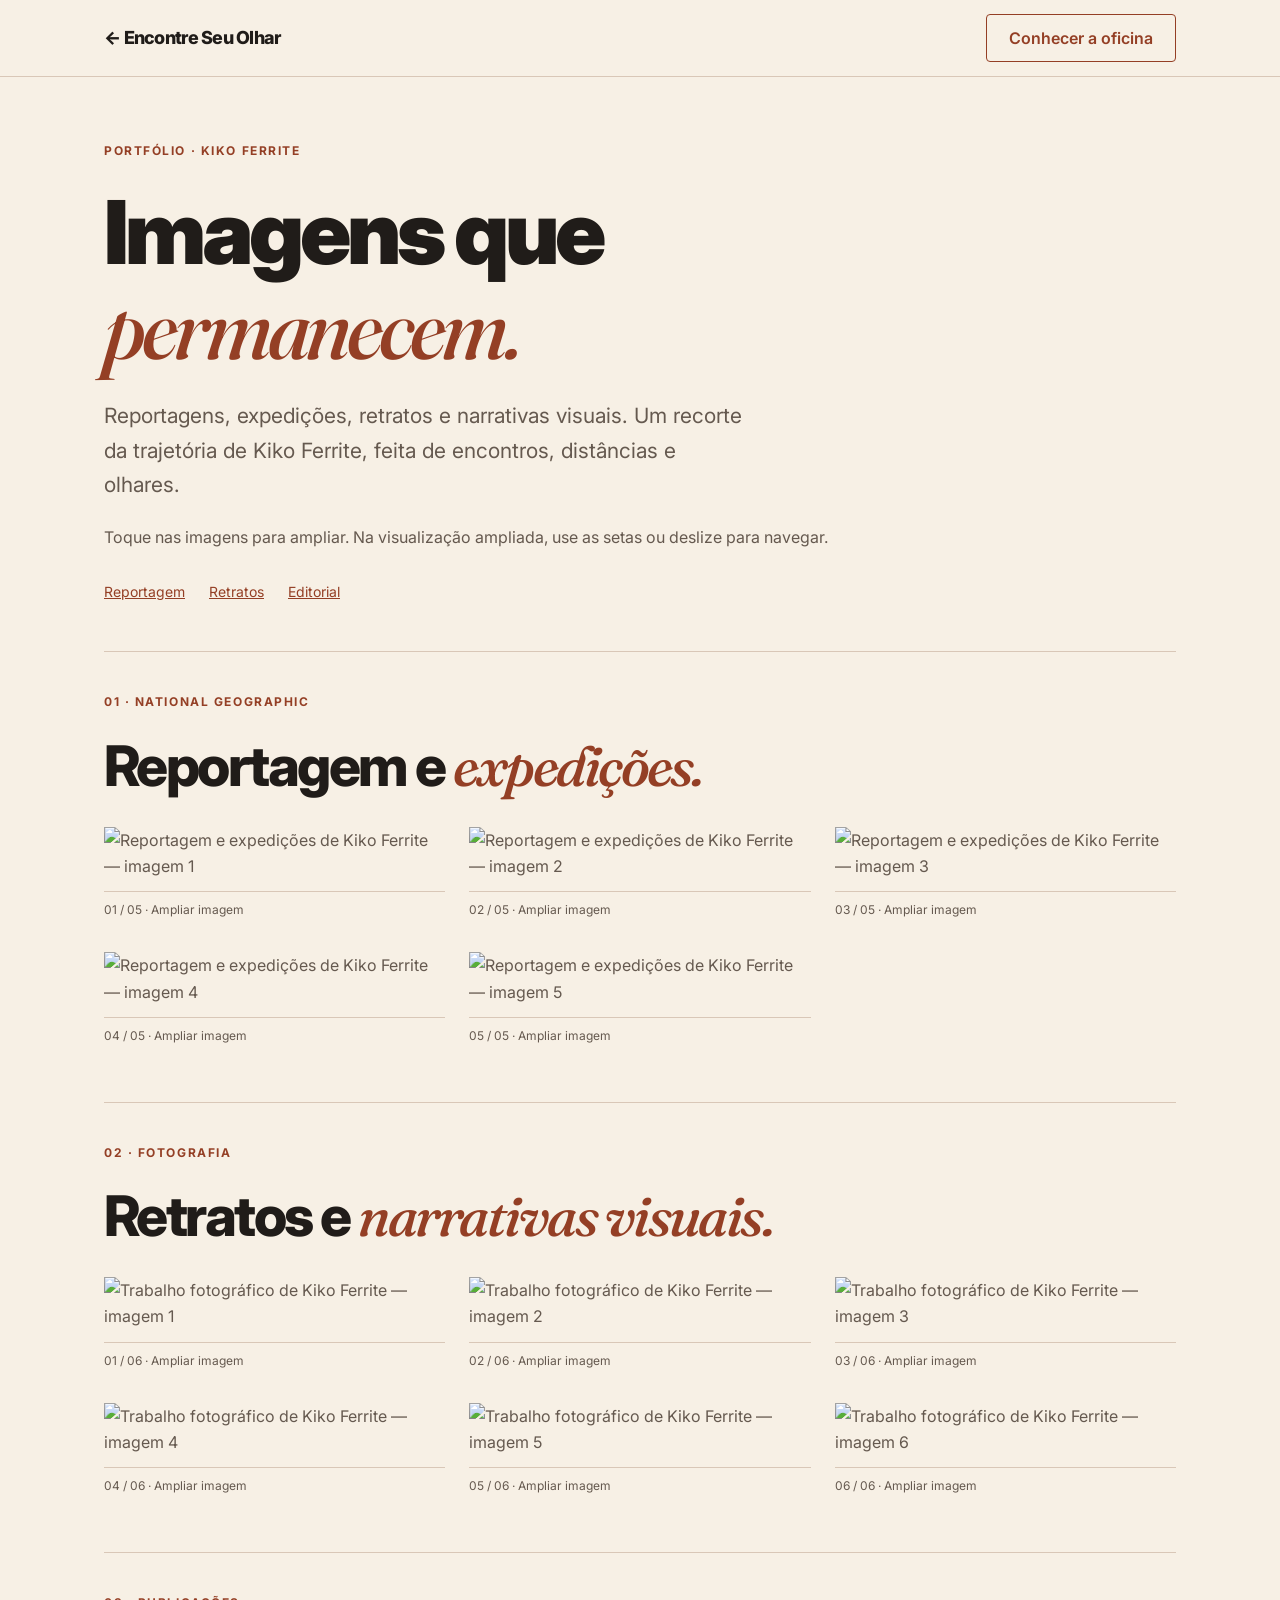
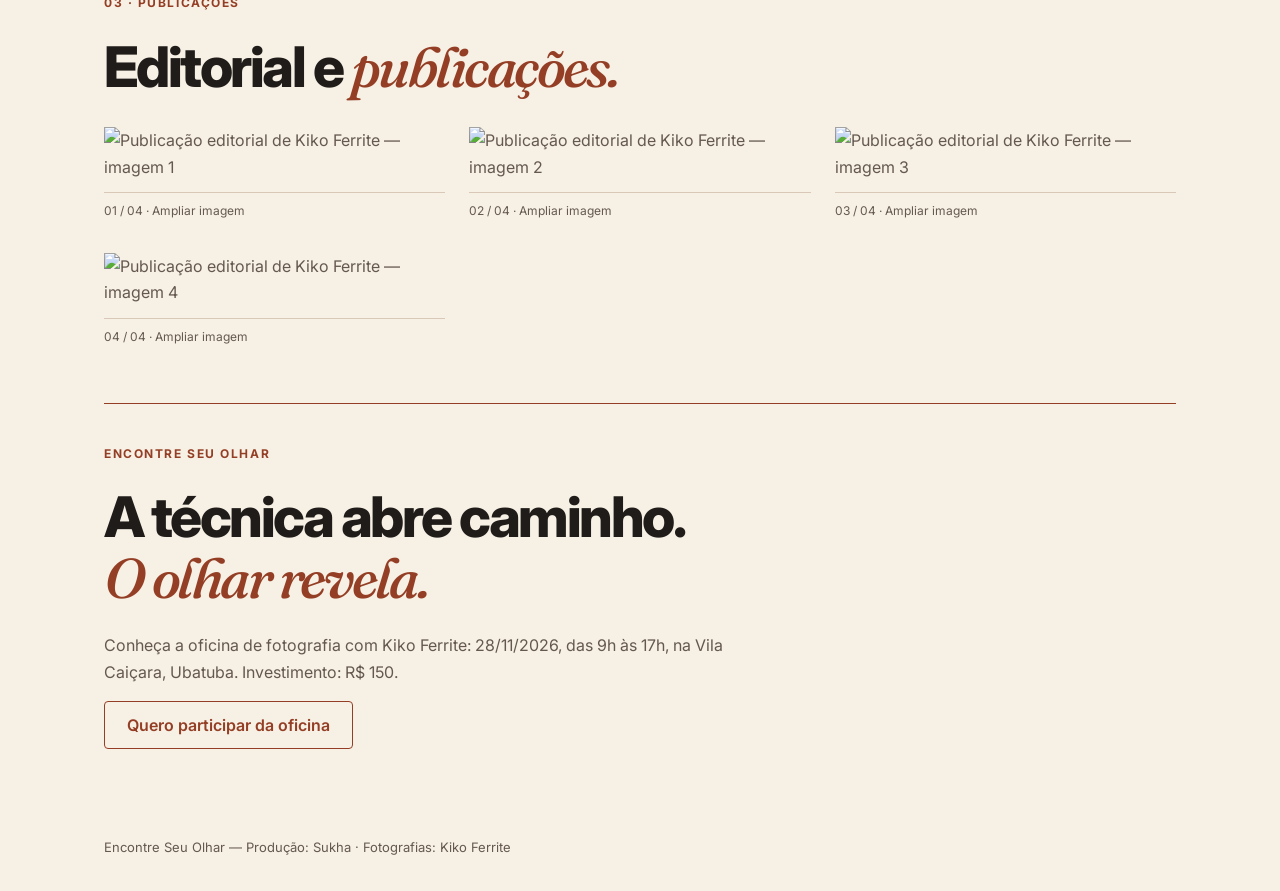
==== commit 4e92fa49: "Aplica revisões do Kiko, foto National Geographic e oficina até 17h" ====
--- a/portfolio.html
+++ b/portfolio.html
@@ -16,4 +16,4 @@
 <a class="thumb" href="revista-gol-02.jpg"><img src="revista-gol-02.jpg" alt="Publicação editorial de Kiko Ferrite — imagem 2" loading="lazy" decoding="async"><span>02 / 04 · Ampliar imagem</span></a>
 <a class="thumb" href="revista-gol-03.jpg"><img src="revista-gol-03.jpg" alt="Publicação editorial de Kiko Ferrite — imagem 3" loading="lazy" decoding="async"><span>03 / 04 · Ampliar imagem</span></a>
 <a class="thumb" href="revista-gol-04.jpg"><img src="revista-gol-04.jpg" alt="Publicação editorial de Kiko Ferrite — imagem 4" loading="lazy" decoding="async"><span>04 / 04 · Ampliar imagem</span></a>
-</div></section><div class="closing"><p class="eyebrow">Encontre Seu Olhar</p><h2>A técnica abre caminho.<br><em>O olhar revela.</em></h2><p class="muted">Conheça a oficina de fotografia com Kiko Ferrite: 28/11/2026, das 9h às 16h, na Vila Caiçara, Ubatuba. Investimento: R$ 150.</p><a class="button button-line" href="./#inscricao">Quero participar da oficina</a></div></main><footer><div class="container">Encontre Seu Olhar — Produção: Sukha · Fotografias: Kiko Ferrite</div></footer><dialog id="lightbox" aria-labelledby="viewer-title"><div class="viewer"><div class="viewer-top"><span id="viewer-title">Portfólio de Kiko Ferrite</span><button class="button button-line" id="close" type="button" autofocus>Fechar ×</button></div><div class="viewer-image" id="swipe-area"><img id="large" alt=""><p id="image-error" hidden>Não foi possível carregar esta imagem. <a id="original" href="national-geographic-01.jpg">Abrir arquivo original</a></p></div><div class="viewer-bottom"><span id="counter" aria-live="polite"></span><div class="controls"><button class="button button-line" id="prev" type="button" aria-label="Imagem anterior">← Anterior</button><button class="button button-line" id="next" type="button" aria-label="Próxima imagem">Próxima →</button></div></div></div></dialog><script src="interacoes.js" defer></script></body></html>+</div></section><div class="closing"><p class="eyebrow">Encontre Seu Olhar</p><h2>A técnica abre caminho.<br><em>O olhar revela.</em></h2><p class="muted">Conheça a oficina de fotografia com Kiko Ferrite: 28/11/2026, das 9h às 17h, na Vila Caiçara, Ubatuba. Investimento: R$ 150.</p><a class="button button-line" href="./#inscricao">Quero participar da oficina</a></div></main><footer><div class="container">Encontre Seu Olhar — Produção: Sukha · Fotografias: Kiko Ferrite</div></footer><dialog id="lightbox" aria-labelledby="viewer-title"><div class="viewer"><div class="viewer-top"><span id="viewer-title">Portfólio de Kiko Ferrite</span><button class="button button-line" id="close" type="button" autofocus>Fechar ×</button></div><div class="viewer-image" id="swipe-area"><img id="large" alt=""><p id="image-error" hidden>Não foi possível carregar esta imagem. <a id="original" href="national-geographic-01.jpg">Abrir arquivo original</a></p></div><div class="viewer-bottom"><span id="counter" aria-live="polite"></span><div class="controls"><button class="button button-line" id="prev" type="button" aria-label="Imagem anterior">← Anterior</button><button class="button button-line" id="next" type="button" aria-label="Próxima imagem">Próxima →</button></div></div></div></dialog><script src="interacoes.js" defer></script></body></html>
